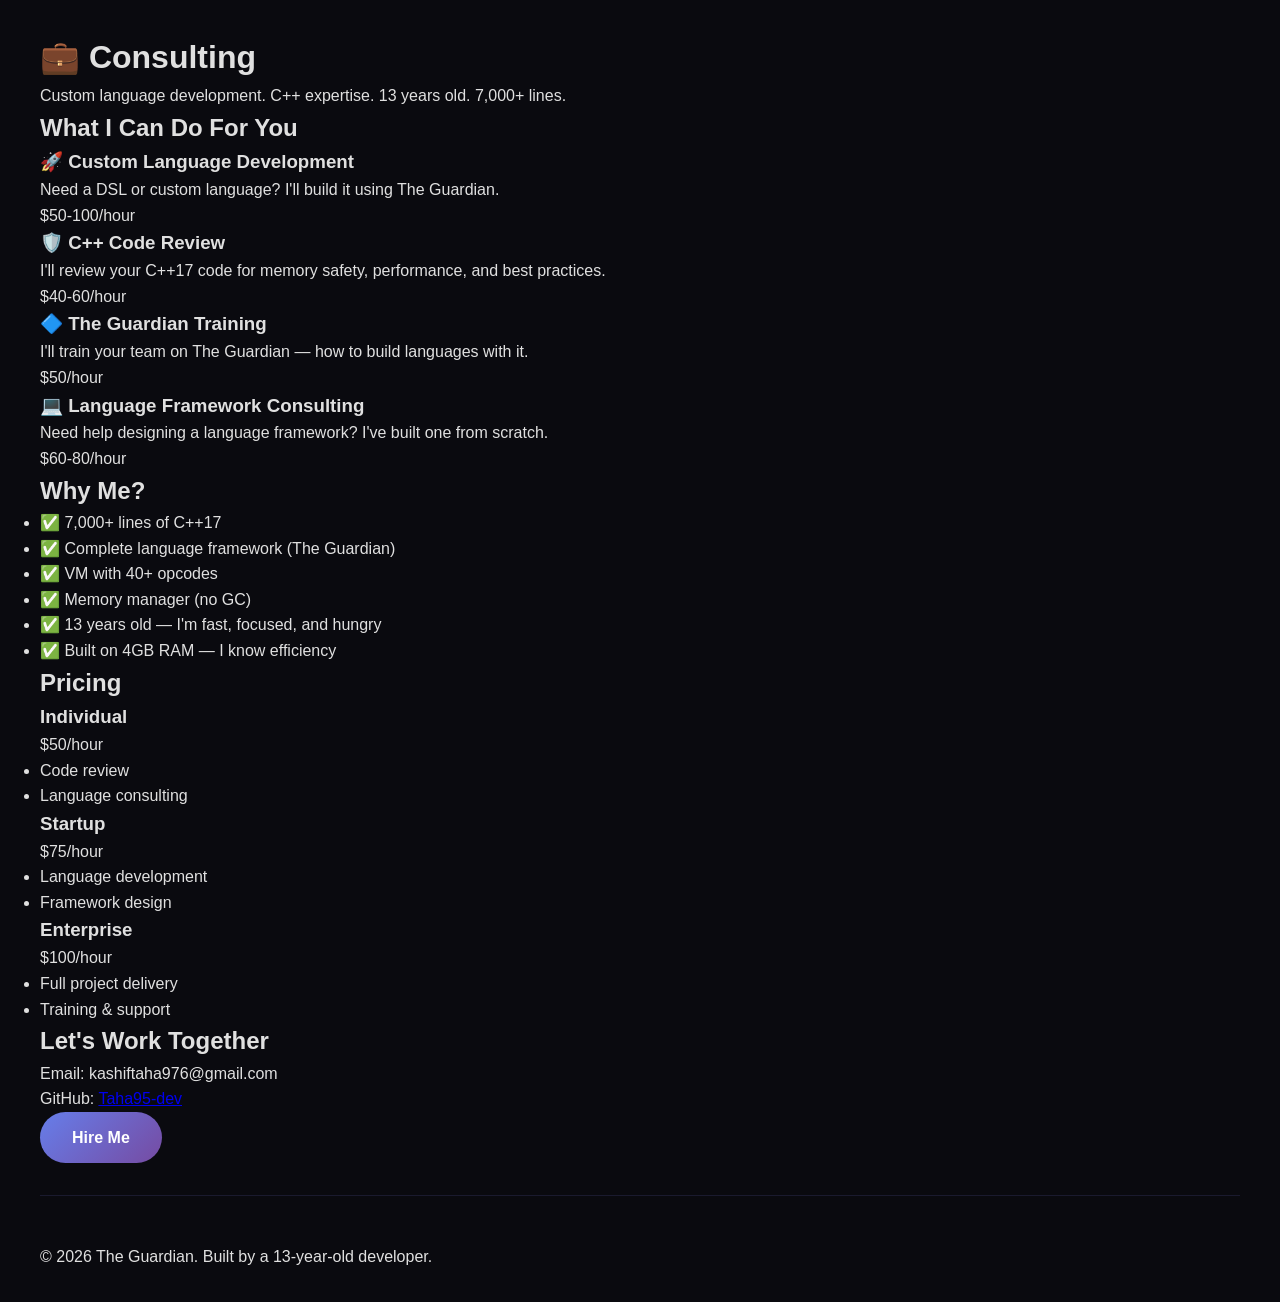
==== website/consulting.html @ 2b7ad05e "feat: Add consulting page and services - Add consulting.html with services, pricing, and contact - A" ====
<!DOCTYPE html>
<html lang="en">
<head>
    <meta charset="UTF-8" />
    <meta name="viewport" content="width=device-width, initial-scale=1.0" />
    <title>Consulting — The Guardian</title>
    <link rel="stylesheet" href="style.css" />
</head>
<body>
    <div class="container">
        <header>
            <h1>💼 Consulting</h1>
            <p class="subtitle">Custom language development. C++ expertise. 13 years old. 7,000+ lines.</p>
        </header>

        <section class="consulting-services">
            <h2>What I Can Do For You</h2>
            <div class="services-grid">
                <div class="service-card">
                    <h3>🚀 Custom Language Development</h3>
                    <p>Need a DSL or custom language? I'll build it using The Guardian.</p>
                    <span class="price">$50-100/hour</span>
                </div>
                <div class="service-card">
                    <h3>🛡️ C++ Code Review</h3>
                    <p>I'll review your C++17 code for memory safety, performance, and best practices.</p>
                    <span class="price">$40-60/hour</span>
                </div>
                <div class="service-card">
                    <h3>🔷 The Guardian Training</h3>
                    <p>I'll train your team on The Guardian — how to build languages with it.</p>
                    <span class="price">$50/hour</span>
                </div>
                <div class="service-card">
                    <h3>💻 Language Framework Consulting</h3>
                    <p>Need help designing a language framework? I've built one from scratch.</p>
                    <span class="price">$60-80/hour</span>
                </div>
            </div>
        </section>

        <section class="why-me">
            <h2>Why Me?</h2>
            <ul>
                <li>✅ 7,000+ lines of C++17</li>
                <li>✅ Complete language framework (The Guardian)</li>
                <li>✅ VM with 40+ opcodes</li>
                <li>✅ Memory manager (no GC)</li>
                <li>✅ 13 years old — I'm fast, focused, and hungry</li>
                <li>✅ Built on 4GB RAM — I know efficiency</li>
            </ul>
        </section>

        <section class="pricing">
            <h2>Pricing</h2>
            <div class="pricing-table">
                <div class="pricing-tier">
                    <h3>Individual</h3>
                    <p>$50/hour</p>
                    <ul>
                        <li>Code review</li>
                        <li>Language consulting</li>
                    </ul>
                </div>
                <div class="pricing-tier popular">
                    <h3>Startup</h3>
                    <p>$75/hour</p>
                    <ul>
                        <li>Language development</li>
                        <li>Framework design</li>
                    </ul>
                </div>
                <div class="pricing-tier">
                    <h3>Enterprise</h3>
                    <p>$100/hour</p>
                    <ul>
                        <li>Full project delivery</li>
                        <li>Training & support</li>
                    </ul>
                </div>
            </div>
        </section>

        <section class="contact">
            <h2>Let's Work Together</h2>
            <p>Email: kashiftaha976@gmail.com</p>
            <p>GitHub: <a href="https://github.com/Taha95-dev/The-Guardian">Taha95-dev</a></p>
            <a href="mailto:kashiftaha976@gmail.com" class="btn btn-primary">Hire Me</a>
        </section>

        <footer>
            <p>&copy; 2026 The Guardian. Built by a 13-year-old developer.</p>
        </footer>
    </div>
</body>
</html>
---- website/style.css ----
/* ── Reset ── */
* { margin: 0; padding: 0; box-sizing: border-box; }

body {
    font-family: -apple-system, BlinkMacSystemFont, 'Segoe UI', Roboto, Oxygen, Ubuntu, sans-serif;
    background: #0a0a0f;
    color: #e0e0e0;
    min-height: 100vh;
    display: flex;
    justify-content: center;
    align-items: center;
    padding: 2rem;
    line-height: 1.6;
}

.container {
    max-width: 1200px;
    width: 100%;
}

/* ── Buttons ── */
.btn {
    display: inline-block;
    padding: 0.8rem 2rem;
    border-radius: 50px;
    text-decoration: none;
    font-weight: 600;
    transition: all 0.3s;
}

.btn-primary {
    background: linear-gradient(135deg, #667eea, #764ba2);
    color: #fff;
}

.btn-primary:hover {
    transform: translateY(-2px);
    box-shadow: 0 8px 30px rgba(102, 126, 234, 0.3);
}

.btn-secondary {
    background: transparent;
    color: #667eea;
    border: 1px solid #667eea;
}

.btn-secondary:hover {
    background: rgba(102, 126, 234, 0.1);
}

.btn-large {
    padding: 1rem 3rem;
    font-size: 1.1rem;
}

/* ── Hero ── */
.hero {
    display: grid;
    grid-template-columns: 1fr 1fr;
    gap: 4rem;
    align-items: center;
    padding: 4rem 0 5rem;
}

.hero-badge {
    display: inline-block;
    background: rgba(102, 126, 234, 0.15);
    color: #667eea;
    padding: 0.3rem 1rem;
    border-radius: 50px;
    font-size: 0.8rem;
    font-weight: 600;
    margin-bottom: 1rem;
}

.hero h1 {
    font-size: 3rem;
    font-weight: 900;
    line-height: 1.1;
    margin-bottom: 1rem;
}

.gradient-text {
    background: linear-gradient(135deg, #667eea, #764ba2);
    -webkit-background-clip: text;
    -webkit-text-fill-color: transparent;
}

.hero-description {
    color: #888;
    font-size: 1.15rem;
    max-width: 480px;
    margin-bottom: 2rem;
}

.hero-buttons {
    display: flex;
    gap: 1rem;
    flex-wrap: wrap;
    margin-bottom: 2rem;
}

.hero-stats-mini {
    display: flex;
    gap: 2rem;
    color: #555;
    font-size: 0.85rem;
}

.hero-visual {
    display: flex;
    justify-content: center;
    align-items: center;
}

.hero-visual img {
    max-width: 300px;
    filter: drop-shadow(0 0 30px rgba(102, 126, 234, 0.2));
}

/* ── Section Headers ── */
.section-header {
    text-align: center;
    margin-bottom: 3rem;
}

.section-header h2 {
    font-size: 2.5rem;
    font-weight: 800;
    background: linear-gradient(135deg, #667eea, #764ba2);
    -webkit-background-clip: text;
    -webkit-text-fill-color: transparent;
}

.section-header p {
    color: #666;
    font-size: 1.1rem;
    margin-top: 0.4rem;
}

/* ── Features ── */
.features-section {
    padding: 4rem 0;
}

.features-grid {
    display: grid;
    grid-template-columns: repeat(3, 1fr);
    gap: 1.5rem;
}

.feature-card {
    background: #12121f;
    padding: 1.8rem;
    border-radius: 12px;
    border: 1px solid #1e1e34;
    transition: all 0.3s;
}

.feature-card:hover {
    transform: translateY(-4px);
    border-color: #667eea;
    box-shadow: 0 8px 30px rgba(0, 0, 0, 0.4);
}

.feature-icon { font-size: 2rem; margin-bottom: 0.6rem; }
.feature-card h3 { font-size: 1.1rem; margin-bottom: 0.4rem; }
.feature-card p { color: #777; font-size: 0.9rem; line-height: 1.5; }

.feature-tag {
    display: inline-block;
    margin-top: 0.8rem;
    font-size: 0.7rem;
    font-weight: 600;
    text-transform: uppercase;
    color: #667eea;
    background: rgba(102, 126, 234, 0.1);
    padding: 0.2rem 0.8rem;
    border-radius: 50px;
}

/* ── Stats ── */
.stats-section {
    padding: 4rem 0;
}

.stats-grid {
    display: grid;
    grid-template-columns: repeat(5, 1fr);
    gap: 1.5rem;
}

.stat-item {
    background: #12121f;
    padding: 2rem 1rem;
    border-radius: 12px;
    border: 1px solid #1e1e34;
    text-align: center;
    transition: border-color 0.3s;
}

.stat-item:hover { border-color: #667eea; }
.stat-item.highlight { border-color: #667eea; background: rgba(102, 126, 234, 0.05); }

.stat-number {
    display: block;
    font-size: 2.8rem;
    font-weight: 800;
    color: #667eea;
}

.stat-label {
    font-size: 0.8rem;
    color: #666;
    text-transform: uppercase;
    letter-spacing: 0.5px;
}

/* ── Pricing ── */
.pricing-section {
    padding: 4rem 0;
}

.pricing-card {
    max-width: 600px;
    margin: 0 auto;
    background: #12121f;
    padding: 3rem;
    border-radius: 16px;
    border: 1px solid #2a2a4e;
    text-align: center;
    position: relative;
}

.pricing-badge {
    position: absolute;
    top: -12px;
    right: 30px;
    background: linear-gradient(135deg, #667eea, #764ba2);
    color: #fff;
    padding: 0.3rem 1.2rem;
    border-radius: 50px;
    font-size: 0.75rem;
    font-weight: 600;
    text-transform: uppercase;
}

.pricing-price { margin: 1rem 0; }
.pricing-price .currency { font-size: 1.5rem; vertical-align: top; color: #667eea; }
.pricing-price .amount { font-size: 4rem; font-weight: 800; color: #667eea; }
.pricing-price .period { font-size: 0.9rem; color: #666; }
.pricing-note { color: #666; font-size: 0.9rem; }

.pricing-features {
    list-style: none;
    text-align: left;
    margin: 1.5rem 0;
    padding: 0;
}

.pricing-features li {
    padding: 0.4rem 0;
    color: #ccc;
    font-size: 0.9rem;
}

.pricing-features li::before { content: "✅ "; color: #27c93f; }
.pricing-guarantee { color: #555; font-size: 0.85rem; margin-top: 1rem; }

/* ── Footer ── */
footer {
    border-top: 1px solid #1a1a2e;
    padding-top: 3rem;
    margin-top: 2rem;
}

.footer-grid {
    display: grid;
    grid-template-columns: 2fr 1fr 1fr 1fr;
    gap: 2rem;
    padding-bottom: 2rem;
}

.footer-brand .footer-logo { font-size: 2rem; }
.footer-brand .footer-name { font-size: 1.2rem; font-weight: 700; margin-left: 0.5rem; }
.footer-desc { color: #666; font-size: 0.9rem; margin-top: 0.3rem; }

.footer-links-group h4 { color: #e0e0e0; font-size: 0.9rem; margin-bottom: 0.8rem; }
.footer-links-group a {
    display: block;
    color: #666;
    text-decoration: none;
    font-size: 0.85rem;
    padding: 0.2rem 0;
    transition: color 0.2s;
}

.footer-links-group a:hover { color: #667eea; }

.footer-bottom {
    border-top: 1px solid #1a1a2e;
    padding-top: 1.5rem;
    text-align: center;
    color: #444;
    font-size: 0.8rem;
}

/* ── Responsive ── */
@media (max-width: 1024px) {
    .hero { grid-template-columns: 1fr; text-align: center; }
    .hero-description { margin: 0 auto 2rem; }
    .hero-buttons { justify-content: center; }
    .hero-stats-mini { justify-content: center; }
    .hero-visual img { max-width: 200px; }
}

@media (max-width: 768px) {
    .features-grid { grid-template-columns: 1fr 1fr; }
    .stats-grid { grid-template-columns: 1fr 1fr 1fr; }
    .footer-grid { grid-template-columns: 1fr 1fr; }
}

@media (max-width: 480px) {
    .features-grid { grid-template-columns: 1fr; }
    .stats-grid { grid-template-columns: 1fr 1fr; }
    .footer-grid { grid-template-columns: 1fr; }
    .hero h1 { font-size: 2.5rem; }
    .section-header h2 { font-size: 2rem; }
    .pricing-price .amount { font-size: 3rem; }
}

/* ── Docs Styles ── */

.docs-header {
    padding: 2rem 0 3rem;
}

.docs-header h1 {
    font-size: 2.5rem;
    font-weight: 800;
    background: linear-gradient(135deg, #667eea, #764ba2);
    -webkit-background-clip: text;
    -webkit-text-fill-color: transparent;
}

.docs-header p {
    color: #8888aa;
    font-size: 1.1rem;
}

.back-link {
    color: #667eea;
    text-decoration: none;
    display: inline-block;
    margin-bottom: 1rem;
}

.back-link:hover {
    text-decoration: underline;
}

.docs-grid {
    display: grid;
    grid-template-columns: repeat(auto-fit, minmax(280px, 1fr));
    gap: 1.5rem;
    padding: 1rem 0 3rem;
}

.docs-card {
    background: #12121f;
    padding: 1.8rem;
    border-radius: 12px;
    border: 1px solid #1e1e34;
    transition: all 0.3s;
}

.docs-card:hover {
    border-color: #667eea;
    transform: translateY(-2px);
}

.docs-card h3 {
    color: #e0e0e0;
    font-size: 1.1rem;
    margin-bottom: 0.5rem;
}

.docs-card p {
    color: #8888aa;
    font-size: 0.9rem;
    line-height: 1.5;
    margin-bottom: 1rem;
}

.docs-card .btn {
    font-size: 0.85rem;
    padding: 0.5rem 1.5rem;
}

.docs-content {
    padding: 1rem 0 3rem;
    max-width: 800px;
}

.docs-content h2 {
    color: #e0e0e0;
    font-size: 1.8rem;
    font-weight: 700;
    margin: 2rem 0 1rem;
    border-bottom: 1px solid #1e1e34;
    padding-bottom: 0.5rem;
}

.docs-content h3 {
    color: #667eea;
    font-size: 1.3rem;
    margin: 1.5rem 0 0.5rem;
}

.docs-content p, .docs-content li {
    color: #aaa;
    line-height: 1.8;
}

.docs-content ul {
    padding-left: 1.5rem;
}

.docs-content ul li {
    margin: 0.3rem 0;
}

.docs-content pre {
    background: #0a0a0f;
    padding: 1.2rem;
    border-radius: 8px;
    border: 1px solid #1e1e34;
    overflow-x: auto;
    font-family: monospace;
    font-size: 0.85rem;
    color: #e0e0e0;
    margin: 0.8rem 0;
}

.docs-content code {
    font-family: monospace;
    color: #667eea;
}

.docs-content pre code {
    color: #e0e0e0;
}

.concept-card {
    background: #12121f;
    padding: 1.5rem;
    border-radius: 12px;
    border: 1px solid #1e1e34;
    margin: 1.5rem 0;
}

.concept-card h3 {
    margin-top: 0;
}

/* ── Responsive ── */
@media (max-width: 640px) {
    .docs-grid {
        grid-template-columns: 1fr;
    }
    .docs-header h1 {
        font-size: 2rem;
    }
}

/* ── API Styles ── */

.api-nav {
    display: flex;
    flex-wrap: wrap;
    gap: 0.8rem;
    padding: 1rem 0;
    margin-bottom: 2rem;
    border-bottom: 1px solid #1e1e34;
}

.api-nav a {
    color: #667eea;
    text-decoration: none;
    padding: 0.3rem 1rem;
    border-radius: 20px;
    border: 1px solid #1e1e34;
    font-size: 0.85rem;
    transition: all 0.3s;
}

.api-nav a:hover {
    background: rgba(102, 126, 234, 0.1);
    border-color: #667eea;
}

.api-class {
    background: #12121f;
    padding: 1.5rem;
    border-radius: 12px;
    border: 1px solid #1e1e34;
    margin: 1rem 0 2rem;
}

.api-class h4 {
    color: #764ba2;
    margin: 0 0 0.5rem 0;
}

.api-class table {
    width: 100%;
    border-collapse: collapse;
    font-size: 0.9rem;
}

.api-class table tr {
    border-bottom: 1px solid #1a1a2e;
}

.api-class table td {
    padding: 0.6rem 0.5rem;
    vertical-align: top;
}

.api-class table td:first-child {
    color: #667eea;
    font-family: monospace;
    width: 40%;
}

.api-class table td:last-child {
    color: #aaa;
}

@media (max-width: 640px) {
    .api-class table td:first-child {
        width: 50%;
        font-size: 0.75rem;
    }
    .api-class table td:last-child {
        font-size: 0.8rem;
    }
}
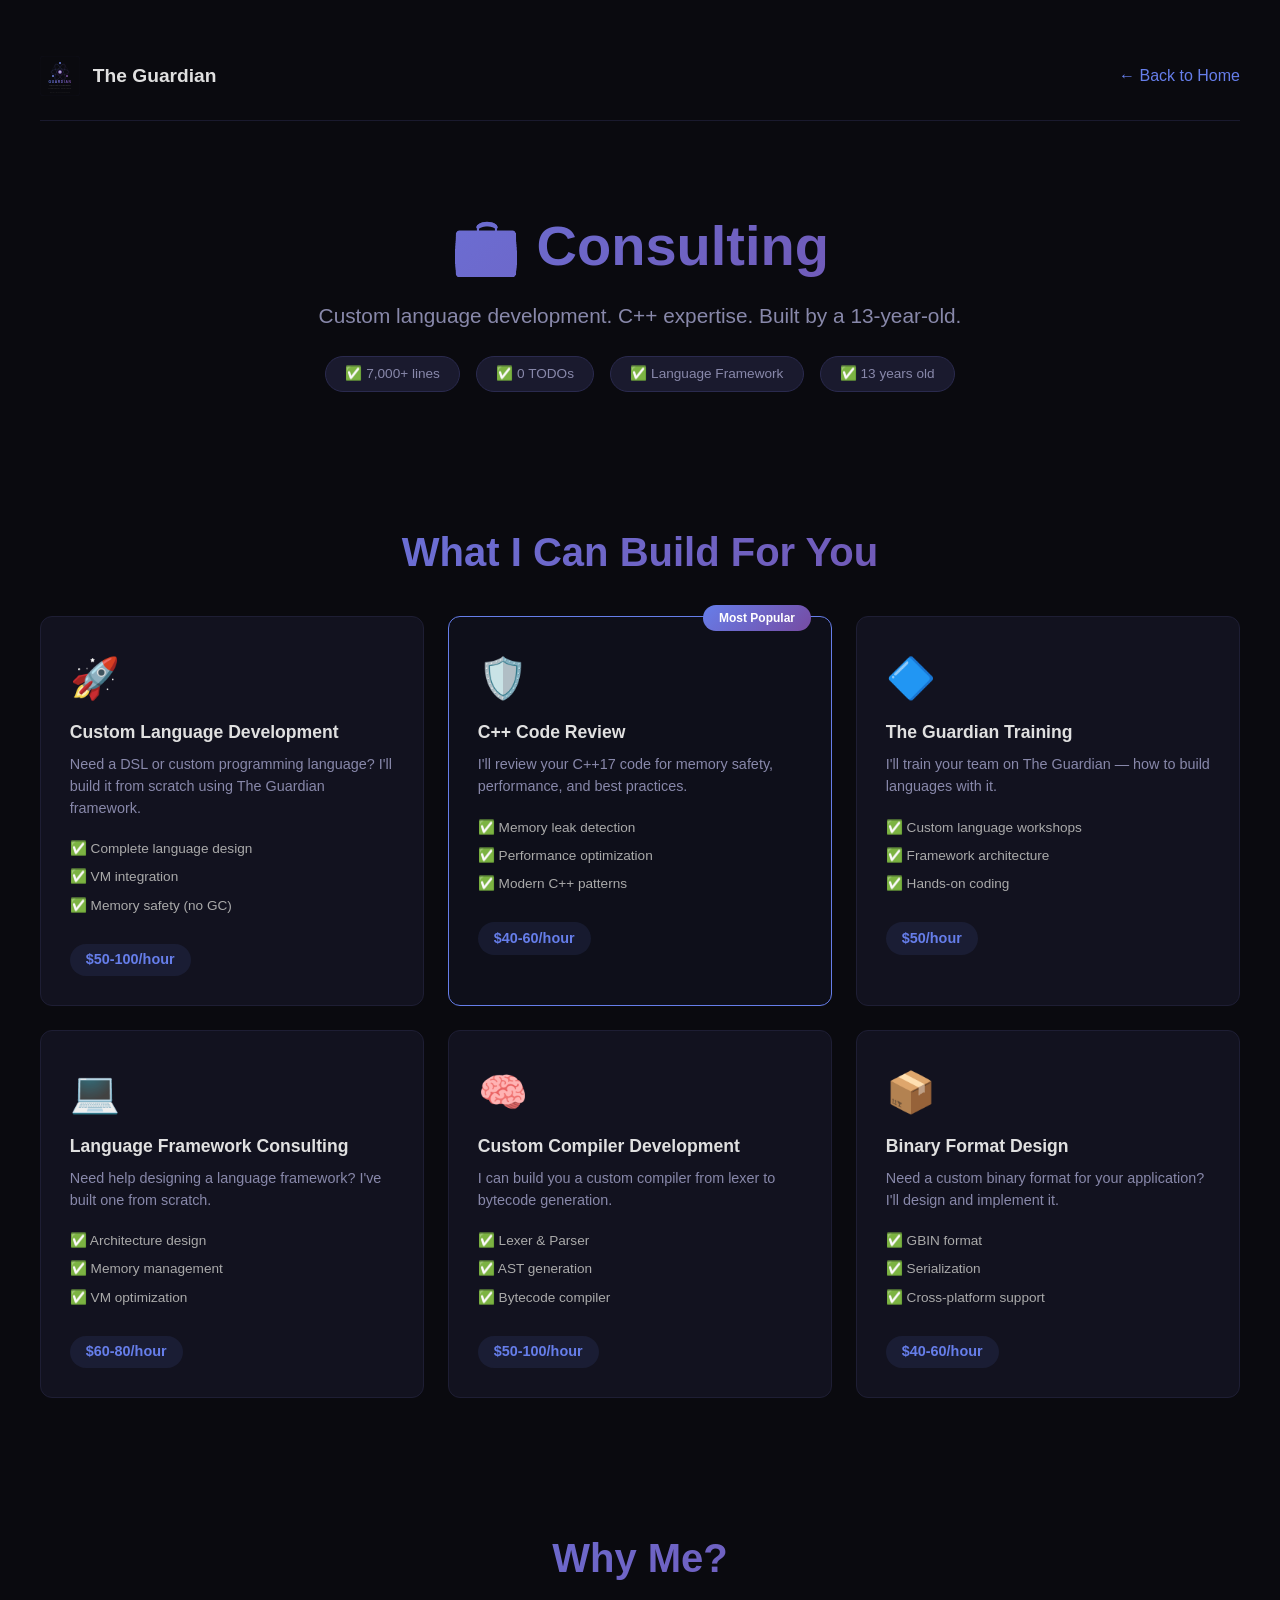
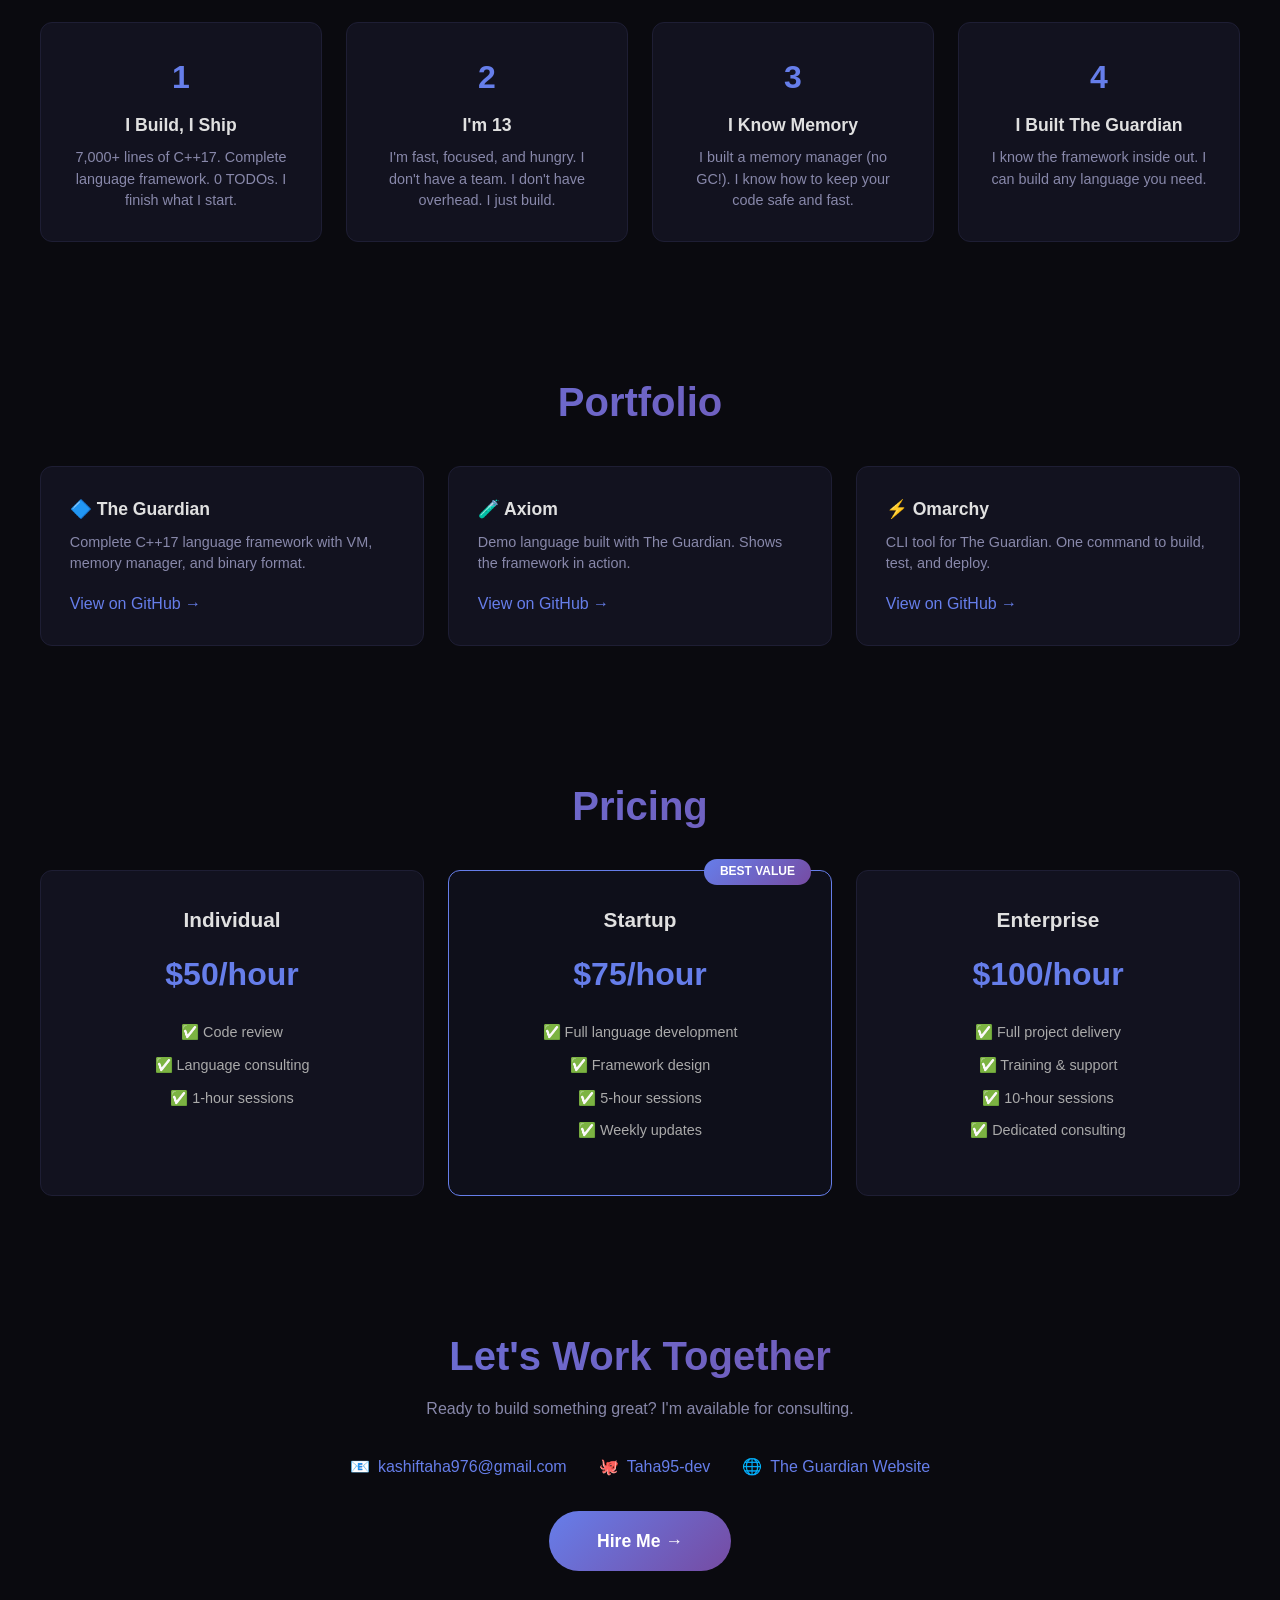
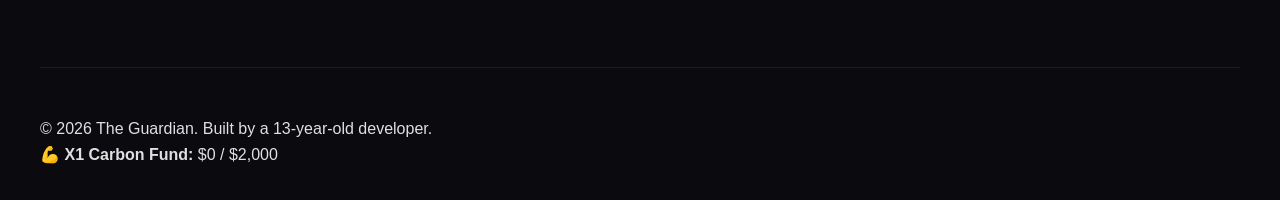
==== commit f6d0b930: "Sync via Omarchy" ====
--- a/website/consulting.html
+++ b/website/consulting.html
@@ -8,88 +8,217 @@
 </head>
 <body>
     <div class="container">
-        <header>
+        <!-- Navigation -->
+        <nav class="consulting-nav">
+            <a href="index.html" class="nav-logo">
+                <img src="assets/logo.svg" alt="The Guardian" width="40" />
+                <span>The Guardian</span>
+            </a>
+            <a href="index.html" class="nav-back">← Back to Home</a>
+        </nav>
+
+        <!-- Hero -->
+        <section class="consulting-hero">
             <h1>💼 Consulting</h1>
-            <p class="subtitle">Custom language development. C++ expertise. 13 years old. 7,000+ lines.</p>
-        </header>
-
-        <section class="consulting-services">
-            <h2>What I Can Do For You</h2>
+            <p class="subtitle">Custom language development. C++ expertise. Built by a 13-year-old.</p>
+            <div class="hero-badges">
+                <span>✅ 7,000+ lines</span>
+                <span>✅ 0 TODOs</span>
+                <span>✅ Language Framework</span>
+                <span>✅ 13 years old</span>
+            </div>
+        </section>
+
+        <!-- Services -->
+        <section class="services">
+            <h2>What I Can Build For You</h2>
             <div class="services-grid">
                 <div class="service-card">
-                    <h3>🚀 Custom Language Development</h3>
-                    <p>Need a DSL or custom language? I'll build it using The Guardian.</p>
+                    <div class="service-icon">🚀</div>
+                    <h3>Custom Language Development</h3>
+                    <p>Need a DSL or custom programming language? I'll build it from scratch using The Guardian framework.</p>
+                    <ul>
+                        <li>✅ Complete language design</li>
+                        <li>✅ VM integration</li>
+                        <li>✅ Memory safety (no GC)</li>
+                    </ul>
                     <span class="price">$50-100/hour</span>
                 </div>
-                <div class="service-card">
-                    <h3>🛡️ C++ Code Review</h3>
+
+                <div class="service-card featured">
+                    <div class="service-badge">Most Popular</div>
+                    <div class="service-icon">🛡️</div>
+                    <h3>C++ Code Review</h3>
                     <p>I'll review your C++17 code for memory safety, performance, and best practices.</p>
+                    <ul>
+                        <li>✅ Memory leak detection</li>
+                        <li>✅ Performance optimization</li>
+                        <li>✅ Modern C++ patterns</li>
+                    </ul>
                     <span class="price">$40-60/hour</span>
                 </div>
-                <div class="service-card">
-                    <h3>🔷 The Guardian Training</h3>
+
+                <div class="service-card">
+                    <div class="service-icon">🔷</div>
+                    <h3>The Guardian Training</h3>
                     <p>I'll train your team on The Guardian — how to build languages with it.</p>
+                    <ul>
+                        <li>✅ Custom language workshops</li>
+                        <li>✅ Framework architecture</li>
+                        <li>✅ Hands-on coding</li>
+                    </ul>
                     <span class="price">$50/hour</span>
                 </div>
-                <div class="service-card">
-                    <h3>💻 Language Framework Consulting</h3>
+
+                <div class="service-card">
+                    <div class="service-icon">💻</div>
+                    <h3>Language Framework Consulting</h3>
                     <p>Need help designing a language framework? I've built one from scratch.</p>
+                    <ul>
+                        <li>✅ Architecture design</li>
+                        <li>✅ Memory management</li>
+                        <li>✅ VM optimization</li>
+                    </ul>
                     <span class="price">$60-80/hour</span>
                 </div>
-            </div>
-        </section>
-
+
+                <div class="service-card">
+                    <div class="service-icon">🧠</div>
+                    <h3>Custom Compiler Development</h3>
+                    <p>I can build you a custom compiler from lexer to bytecode generation.</p>
+                    <ul>
+                        <li>✅ Lexer & Parser</li>
+                        <li>✅ AST generation</li>
+                        <li>✅ Bytecode compiler</li>
+                    </ul>
+                    <span class="price">$50-100/hour</span>
+                </div>
+
+                <div class="service-card">
+                    <div class="service-icon">📦</div>
+                    <h3>Binary Format Design</h3>
+                    <p>Need a custom binary format for your application? I'll design and implement it.</p>
+                    <ul>
+                        <li>✅ GBIN format</li>
+                        <li>✅ Serialization</li>
+                        <li>✅ Cross-platform support</li>
+                    </ul>
+                    <span class="price">$40-60/hour</span>
+                </div>
+            </div>
+        </section>
+
+        <!-- Why Me -->
         <section class="why-me">
             <h2>Why Me?</h2>
-            <ul>
-                <li>✅ 7,000+ lines of C++17</li>
-                <li>✅ Complete language framework (The Guardian)</li>
-                <li>✅ VM with 40+ opcodes</li>
-                <li>✅ Memory manager (no GC)</li>
-                <li>✅ 13 years old — I'm fast, focused, and hungry</li>
-                <li>✅ Built on 4GB RAM — I know efficiency</li>
-            </ul>
-        </section>
-
+            <div class="why-grid">
+                <div class="why-item">
+                    <span class="why-number">1</span>
+                    <h3>I Build, I Ship</h3>
+                    <p>7,000+ lines of C++17. Complete language framework. 0 TODOs. I finish what I start.</p>
+                </div>
+                <div class="why-item">
+                    <span class="why-number">2</span>
+                    <h3>I'm 13</h3>
+                    <p>I'm fast, focused, and hungry. I don't have a team. I don't have overhead. I just build.</p>
+                </div>
+                <div class="why-item">
+                    <span class="why-number">3</span>
+                    <h3>I Know Memory</h3>
+                    <p>I built a memory manager (no GC!). I know how to keep your code safe and fast.</p>
+                </div>
+                <div class="why-item">
+                    <span class="why-number">4</span>
+                    <h3>I Built The Guardian</h3>
+                    <p>I know the framework inside out. I can build any language you need.</p>
+                </div>
+            </div>
+        </section>
+
+        <!-- Portfolio -->
+        <section class="portfolio">
+            <h2>Portfolio</h2>
+            <div class="portfolio-grid">
+                <div class="portfolio-item">
+                    <h3>🔷 The Guardian</h3>
+                    <p>Complete C++17 language framework with VM, memory manager, and binary format.</p>
+                    <a href="https://github.com/Taha95-dev/The-Guardian">View on GitHub →</a>
+                </div>
+                <div class="portfolio-item">
+                    <h3>🧪 Axiom</h3>
+                    <p>Demo language built with The Guardian. Shows the framework in action.</p>
+                    <a href="https://github.com/Taha95-dev/The-Guardian/tree/master/examples/axiom">View on GitHub →</a>
+                </div>
+                <div class="portfolio-item">
+                    <h3>⚡ Omarchy</h3>
+                    <p>CLI tool for The Guardian. One command to build, test, and deploy.</p>
+                    <a href="#">View on GitHub →</a>
+                </div>
+            </div>
+        </section>
+
+        <!-- Pricing -->
         <section class="pricing">
             <h2>Pricing</h2>
-            <div class="pricing-table">
+            <div class="pricing-grid">
                 <div class="pricing-tier">
                     <h3>Individual</h3>
-                    <p>$50/hour</p>
-                    <ul>
-                        <li>Code review</li>
-                        <li>Language consulting</li>
-                    </ul>
-                </div>
-                <div class="pricing-tier popular">
+                    <p class="price">$50/hour</p>
+                    <ul>
+                        <li>✅ Code review</li>
+                        <li>✅ Language consulting</li>
+                        <li>✅ 1-hour sessions</li>
+                    </ul>
+                </div>
+                <div class="pricing-tier featured">
+                    <div class="pricing-badge">Best Value</div>
                     <h3>Startup</h3>
-                    <p>$75/hour</p>
-                    <ul>
-                        <li>Language development</li>
-                        <li>Framework design</li>
+                    <p class="price">$75/hour</p>
+                    <ul>
+                        <li>✅ Full language development</li>
+                        <li>✅ Framework design</li>
+                        <li>✅ 5-hour sessions</li>
+                        <li>✅ Weekly updates</li>
                     </ul>
                 </div>
                 <div class="pricing-tier">
                     <h3>Enterprise</h3>
-                    <p>$100/hour</p>
-                    <ul>
-                        <li>Full project delivery</li>
-                        <li>Training & support</li>
-                    </ul>
-                </div>
-            </div>
-        </section>
-
+                    <p class="price">$100/hour</p>
+                    <ul>
+                        <li>✅ Full project delivery</li>
+                        <li>✅ Training & support</li>
+                        <li>✅ 10-hour sessions</li>
+                        <li>✅ Dedicated consulting</li>
+                    </ul>
+                </div>
+            </div>
+        </section>
+
+        <!-- Contact -->
         <section class="contact">
             <h2>Let's Work Together</h2>
-            <p>Email: kashiftaha976@gmail.com</p>
-            <p>GitHub: <a href="https://github.com/Taha95-dev/The-Guardian">Taha95-dev</a></p>
-            <a href="mailto:kashiftaha976@gmail.com" class="btn btn-primary">Hire Me</a>
-        </section>
-
+            <p>Ready to build something great? I'm available for consulting.</p>
+            <div class="contact-details">
+                <div class="contact-item">
+                    <span>📧</span>
+                    <a href="mailto:kashiftaha976@gmail.com">kashiftaha976@gmail.com</a>
+                </div>
+                <div class="contact-item">
+                    <span>🐙</span>
+                    <a href="https://github.com/Taha95-dev/The-Guardian">Taha95-dev</a>
+                </div>
+                <div class="contact-item">
+                    <span>🌐</span>
+                    <a href="https://rad-alfajores-a2413f.netlify.app/">The Guardian Website</a>
+                </div>
+            </div>
+            <a href="mailto:kashiftaha976@gmail.com" class="btn btn-primary btn-large">Hire Me →</a>
+        </section>
+
+        <!-- Footer -->
         <footer>
             <p>&copy; 2026 The Guardian. Built by a 13-year-old developer.</p>
+            <p>💪 <strong>X1 Carbon Fund:</strong> $0 / $2,000</p>
         </footer>
     </div>
 </body>
--- a/website/style.css
+++ b/website/style.css
@@ -546,3 +546,393 @@
         font-size: 0.8rem;
     }
 }
+
+/* ── Consulting Page Styles ── */
+
+/* Navigation */
+.consulting-nav {
+    display: flex;
+    justify-content: space-between;
+    align-items: center;
+    padding: 1.5rem 0;
+    border-bottom: 1px solid #1a1a2e;
+    margin-bottom: 3rem;
+}
+
+.consulting-nav .nav-logo {
+    display: flex;
+    align-items: center;
+    gap: 0.8rem;
+    text-decoration: none;
+    color: #e0e0e0;
+    font-size: 1.2rem;
+    font-weight: 700;
+}
+
+.consulting-nav .nav-back {
+    color: #667eea;
+    text-decoration: none;
+}
+
+.consulting-nav .nav-back:hover {
+    text-decoration: underline;
+}
+
+/* Hero */
+.consulting-hero {
+    text-align: center;
+    padding: 2rem 0 4rem;
+}
+
+.consulting-hero h1 {
+    font-size: 3.5rem;
+    font-weight: 800;
+    background: linear-gradient(135deg, #667eea, #764ba2);
+    -webkit-background-clip: text;
+    -webkit-text-fill-color: transparent;
+}
+
+.consulting-hero .subtitle {
+    font-size: 1.3rem;
+    color: #8888aa;
+    margin: 0.5rem 0 1.5rem;
+}
+
+.hero-badges {
+    display: flex;
+    justify-content: center;
+    gap: 1rem;
+    flex-wrap: wrap;
+}
+
+.hero-badges span {
+    background: #1a1a2e;
+    padding: 0.4rem 1.2rem;
+    border-radius: 20px;
+    font-size: 0.85rem;
+    color: #8888aa;
+    border: 1px solid #2a2a4e;
+}
+
+/* Services */
+.services {
+    padding: 4rem 0;
+}
+
+.services h2 {
+    text-align: center;
+    font-size: 2.5rem;
+    font-weight: 800;
+    background: linear-gradient(135deg, #667eea, #764ba2);
+    -webkit-background-clip: text;
+    -webkit-text-fill-color: transparent;
+    margin-bottom: 2rem;
+}
+
+.services-grid {
+    display: grid;
+    grid-template-columns: repeat(3, 1fr);
+    gap: 1.5rem;
+}
+
+.service-card {
+    background: #12121f;
+    padding: 1.8rem;
+    border-radius: 12px;
+    border: 1px solid #1e1e34;
+    transition: all 0.3s;
+    position: relative;
+}
+
+.service-card:hover {
+    transform: translateY(-4px);
+    border-color: #667eea;
+}
+
+.service-card.featured {
+    border-color: #667eea;
+    background: rgba(102, 126, 234, 0.05);
+}
+
+.service-badge {
+    position: absolute;
+    top: -12px;
+    right: 20px;
+    background: linear-gradient(135deg, #667eea, #764ba2);
+    color: #fff;
+    padding: 0.2rem 1rem;
+    border-radius: 50px;
+    font-size: 0.75rem;
+    font-weight: 600;
+}
+
+.service-icon {
+    font-size: 2.5rem;
+    margin-bottom: 0.5rem;
+}
+
+.service-card h3 {
+    font-size: 1.1rem;
+    color: #e0e0e0;
+    margin-bottom: 0.5rem;
+}
+
+.service-card p {
+    color: #8888aa;
+    font-size: 0.9rem;
+    line-height: 1.5;
+}
+
+.service-card ul {
+    list-style: none;
+    padding: 0;
+    margin: 1rem 0;
+}
+
+.service-card ul li {
+    color: #aaa;
+    font-size: 0.85rem;
+    padding: 0.2rem 0;
+}
+
+.price {
+    display: inline-block;
+    background: rgba(102, 126, 234, 0.1);
+    color: #667eea;
+    padding: 0.3rem 1rem;
+    border-radius: 20px;
+    font-weight: 600;
+    font-size: 0.9rem;
+    margin-top: 0.5rem;
+}
+
+/* Why Me */
+.why-me {
+    padding: 4rem 0;
+}
+
+.why-me h2 {
+    text-align: center;
+    font-size: 2.5rem;
+    font-weight: 800;
+    background: linear-gradient(135deg, #667eea, #764ba2);
+    -webkit-background-clip: text;
+    -webkit-text-fill-color: transparent;
+    margin-bottom: 2rem;
+}
+
+.why-grid {
+    display: grid;
+    grid-template-columns: repeat(4, 1fr);
+    gap: 1.5rem;
+}
+
+.why-item {
+    background: #12121f;
+    padding: 1.8rem;
+    border-radius: 12px;
+    border: 1px solid #1e1e34;
+    text-align: center;
+}
+
+.why-number {
+    display: inline-block;
+    font-size: 2rem;
+    font-weight: 800;
+    color: #667eea;
+    margin-bottom: 0.5rem;
+}
+
+.why-item h3 {
+    color: #e0e0e0;
+    font-size: 1.1rem;
+    margin-bottom: 0.5rem;
+}
+
+.why-item p {
+    color: #8888aa;
+    font-size: 0.9rem;
+    line-height: 1.5;
+}
+
+/* Portfolio */
+.portfolio {
+    padding: 4rem 0;
+}
+
+.portfolio h2 {
+    text-align: center;
+    font-size: 2.5rem;
+    font-weight: 800;
+    background: linear-gradient(135deg, #667eea, #764ba2);
+    -webkit-background-clip: text;
+    -webkit-text-fill-color: transparent;
+    margin-bottom: 2rem;
+}
+
+.portfolio-grid {
+    display: grid;
+    grid-template-columns: repeat(3, 1fr);
+    gap: 1.5rem;
+}
+
+.portfolio-item {
+    background: #12121f;
+    padding: 1.8rem;
+    border-radius: 12px;
+    border: 1px solid #1e1e34;
+}
+
+.portfolio-item h3 {
+    color: #e0e0e0;
+    font-size: 1.1rem;
+    margin-bottom: 0.5rem;
+}
+
+.portfolio-item p {
+    color: #8888aa;
+    font-size: 0.9rem;
+    line-height: 1.5;
+    margin-bottom: 1rem;
+}
+
+.portfolio-item a {
+    color: #667eea;
+    text-decoration: none;
+}
+
+.portfolio-item a:hover {
+    text-decoration: underline;
+}
+
+/* Pricing */
+.pricing {
+    padding: 4rem 0;
+}
+
+.pricing h2 {
+    text-align: center;
+    font-size: 2.5rem;
+    font-weight: 800;
+    background: linear-gradient(135deg, #667eea, #764ba2);
+    -webkit-background-clip: text;
+    -webkit-text-fill-color: transparent;
+    margin-bottom: 2rem;
+}
+
+.pricing-grid {
+    display: grid;
+    grid-template-columns: repeat(3, 1fr);
+    gap: 1.5rem;
+}
+
+.pricing-tier {
+    background: #12121f;
+    padding: 2rem;
+    border-radius: 12px;
+    border: 1px solid #1e1e34;
+    text-align: center;
+    position: relative;
+}
+
+.pricing-tier.featured {
+    border-color: #667eea;
+    background: rgba(102, 126, 234, 0.05);
+}
+
+.pricing-badge {
+    position: absolute;
+    top: -12px;
+    right: 20px;
+    background: linear-gradient(135deg, #667eea, #764ba2);
+    color: #fff;
+    padding: 0.2rem 1rem;
+    border-radius: 50px;
+    font-size: 0.75rem;
+    font-weight: 600;
+}
+
+.pricing-tier h3 {
+    font-size: 1.3rem;
+    color: #e0e0e0;
+    margin-bottom: 0.3rem;
+}
+
+.pricing-tier .price {
+    font-size: 2rem;
+    font-weight: 700;
+    color: #667eea;
+    background: none;
+    padding: 0;
+}
+
+.pricing-tier ul {
+    list-style: none;
+    padding: 0;
+    margin: 1rem 0;
+}
+
+.pricing-tier ul li {
+    color: #aaa;
+    padding: 0.3rem 0;
+    font-size: 0.9rem;
+}
+
+/* Contact */
+.contact {
+    padding: 4rem 0;
+    text-align: center;
+}
+
+.contact h2 {
+    font-size: 2.5rem;
+    font-weight: 800;
+    background: linear-gradient(135deg, #667eea, #764ba2);
+    -webkit-background-clip: text;
+    -webkit-text-fill-color: transparent;
+    margin-bottom: 0.5rem;
+}
+
+.contact p {
+    color: #8888aa;
+    margin-bottom: 2rem;
+}
+
+.contact-details {
+    display: flex;
+    justify-content: center;
+    gap: 2rem;
+    margin-bottom: 2rem;
+    flex-wrap: wrap;
+}
+
+.contact-item {
+    display: flex;
+    align-items: center;
+    gap: 0.5rem;
+}
+
+.contact-item a {
+    color: #667eea;
+    text-decoration: none;
+}
+
+.contact-item a:hover {
+    text-decoration: underline;
+}
+
+/* Responsive */
+@media (max-width: 768px) {
+    .services-grid,
+    .why-grid,
+    .portfolio-grid,
+    .pricing-grid {
+        grid-template-columns: 1fr;
+    }
+    
+    .contact-details {
+        flex-direction: column;
+        align-items: center;
+    }
+}
+
